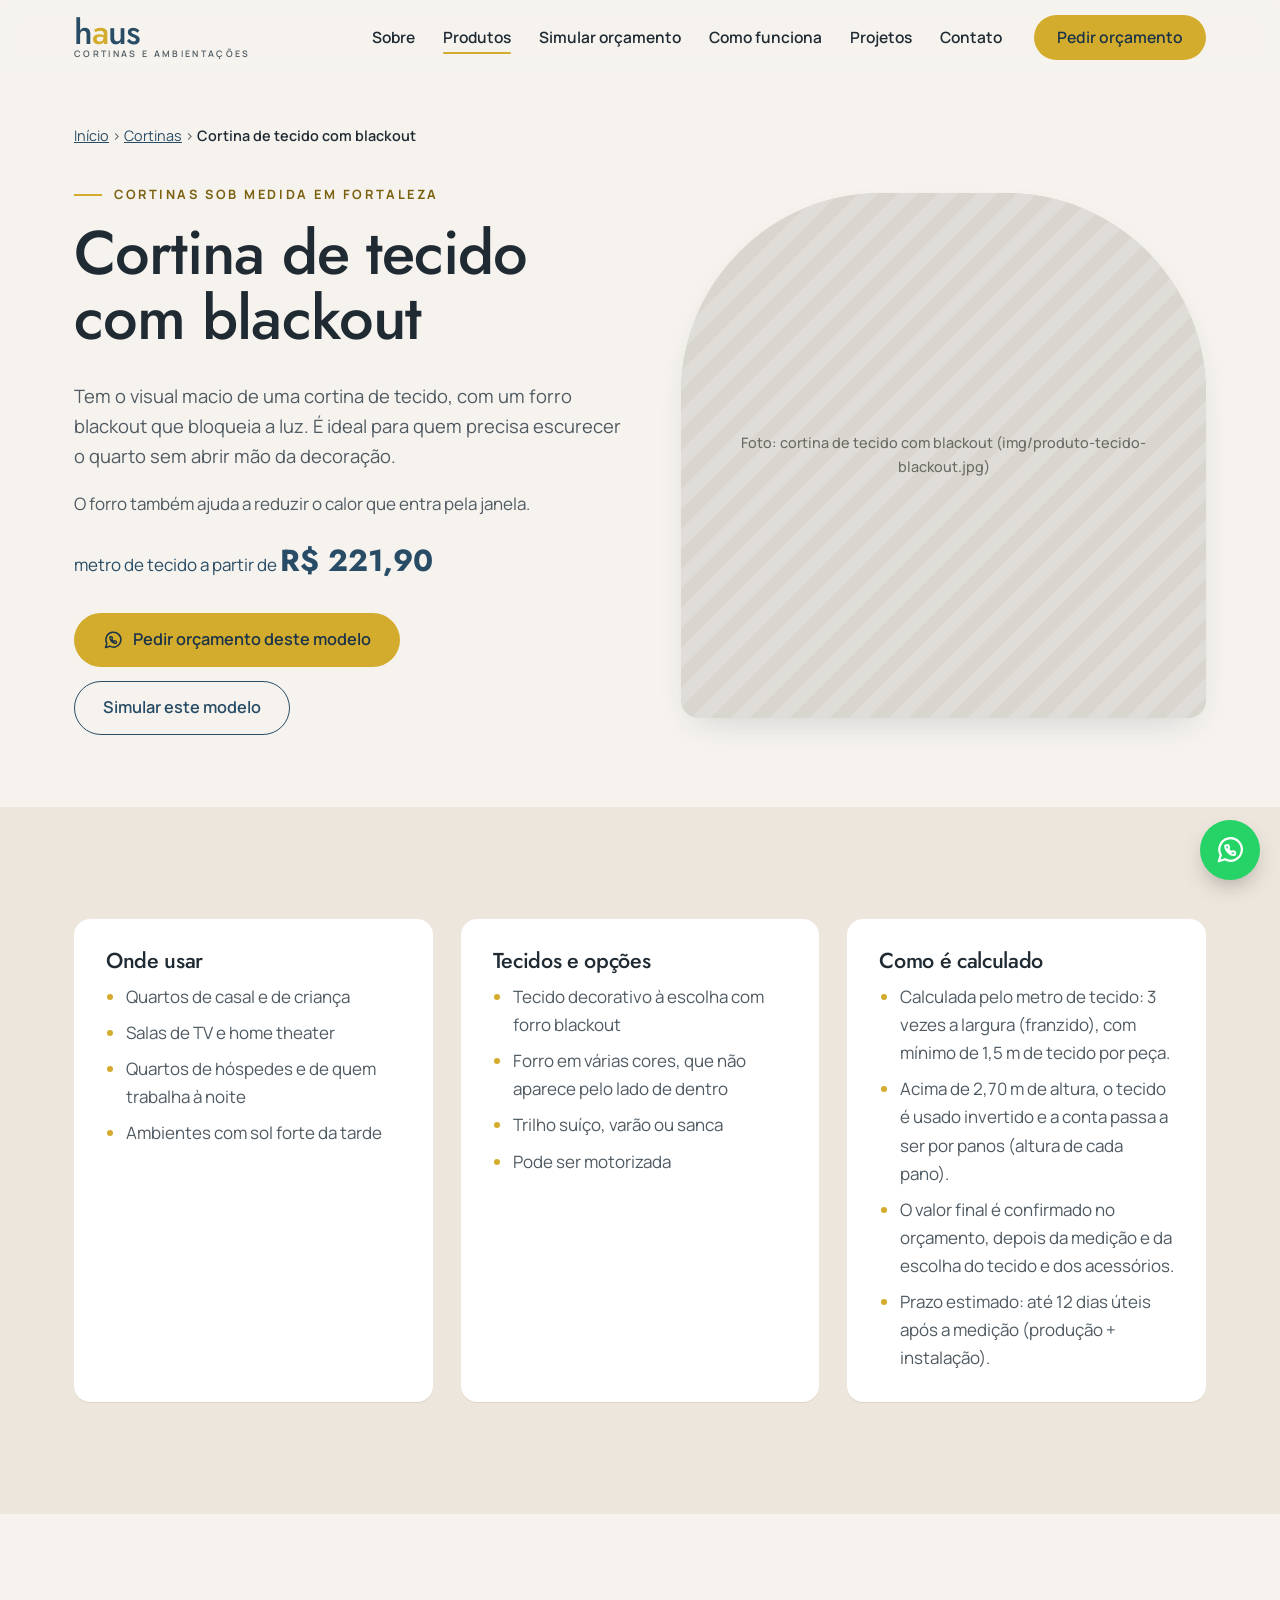
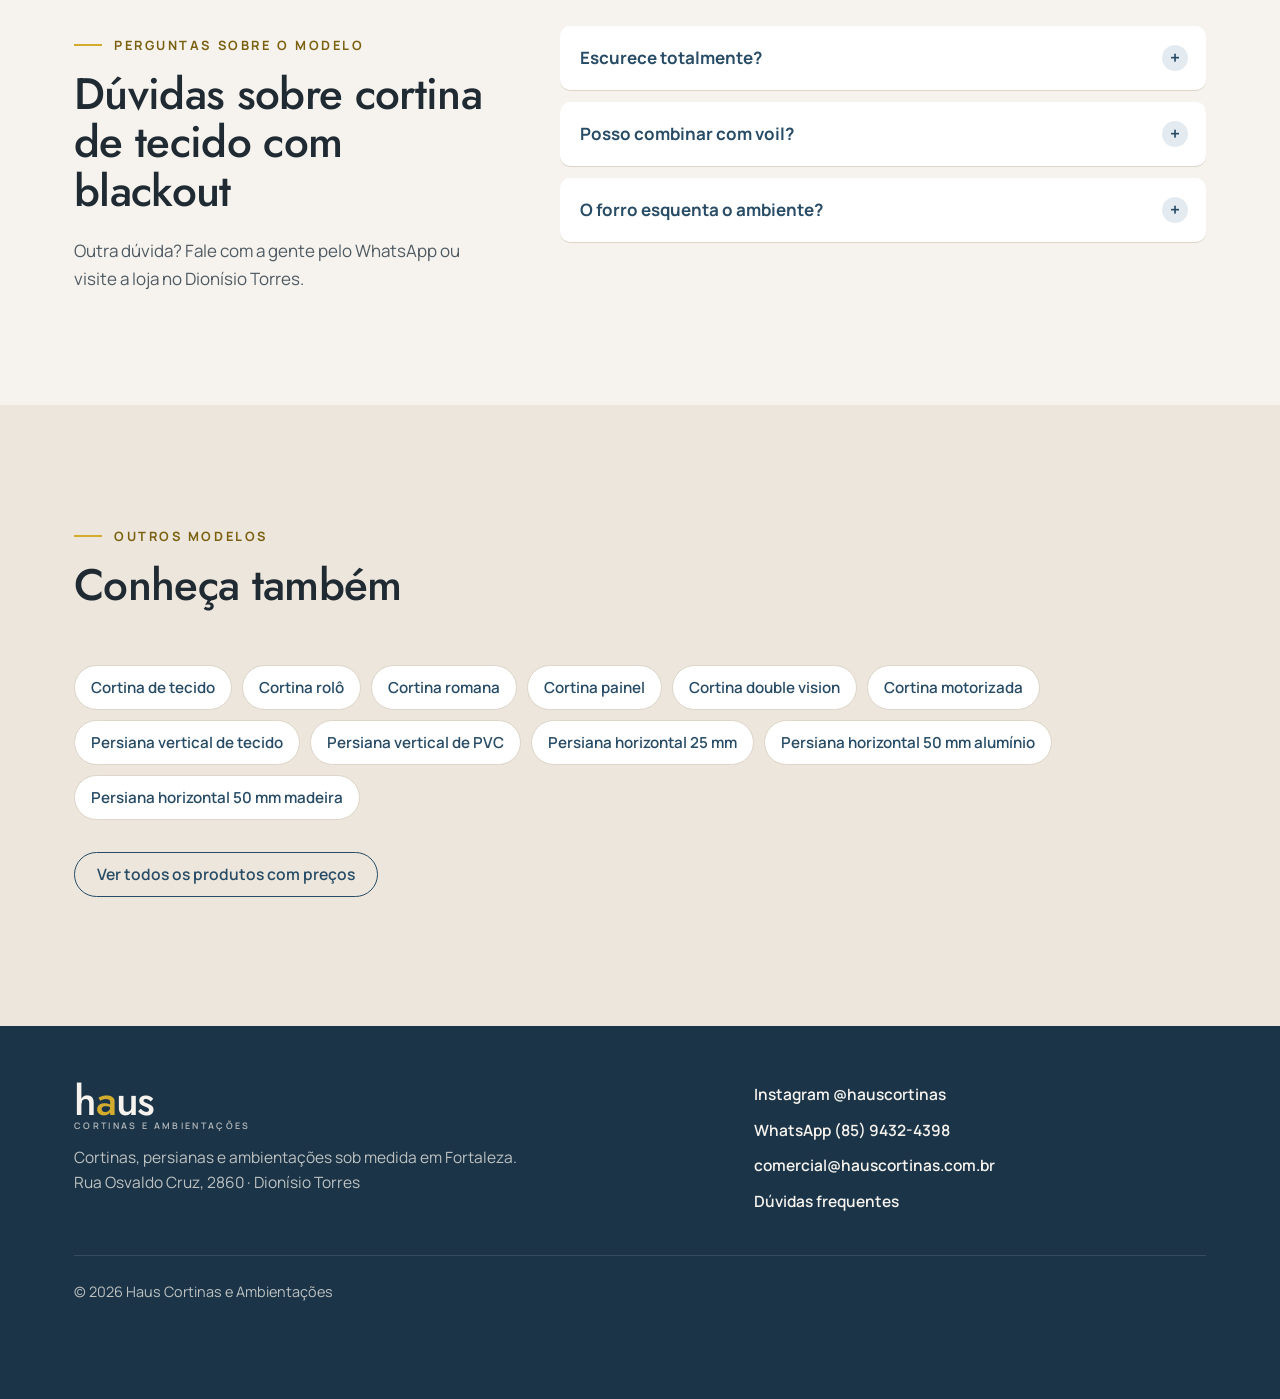
==== cortina-blackout.html @ 36db6d42 "Site da Haus Cortinas e Ambientações Site institucional com simulador, páginas de cada modelo, gerad" ====
<!DOCTYPE html>
<html lang="pt-BR">
<head>
  <meta charset="UTF-8">
  <meta name="viewport" content="width=device-width, initial-scale=1">
  <title>Cortina de tecido com blackout sob medida em Fortaleza | Haus Cortinas e Ambientações</title>
  <meta name="description" content="Cortina de tecido com blackout sob medida em Fortaleza, na Haus Cortinas e Ambientações (Dionísio Torres, perto da Aldeota). Metro de tecido a partir de r$ 221,90. Visita técnica e instalação própria.">
  <meta name="theme-color" content="#284C66">
  <link rel="canonical" href="https://hauscortinas.com.br/cortina-blackout.html">

  <meta property="og:url" content="https://hauscortinas.com.br/cortina-blackout.html">
  <meta property="og:type" content="website">
  <meta property="og:locale" content="pt_BR">
  <meta property="og:site_name" content="Haus Cortinas e Ambientações">
  <meta property="og:title" content="Cortina de tecido com blackout sob medida em Fortaleza | Haus Cortinas e Ambientações">
  <meta property="og:description" content="Cortina de tecido com blackout sob medida em Fortaleza, na Haus Cortinas e Ambientações (Dionísio Torres, perto da Aldeota). Metro de tecido a partir de r$ 221,90. Visita técnica e instalação própria.">
  <meta property="og:image" content="https://hauscortinas.com.br/img/og-image.jpg">
  <meta name="twitter:card" content="summary_large_image">

  <link rel="icon" href="img/favicon.svg" type="image/svg+xml">
  <link rel="apple-touch-icon" href="img/favicon-180.png">

  <link rel="preconnect" href="https://fonts.googleapis.com">
  <link rel="preconnect" href="https://fonts.gstatic.com" crossorigin>
  <link href="https://fonts.googleapis.com/css2?family=Jost:wght@400;500;600&family=Manrope:wght@400;500;600;700&display=swap" rel="stylesheet">
  <link rel="stylesheet" href="css/style.css?v=1">

  <script type="application/ld+json">
  {"@context": "https://schema.org", "@type": "BreadcrumbList", "itemListElement": [{"@type": "ListItem", "position": 1, "name": "Início", "item": "https://hauscortinas.com.br/"}, {"@type": "ListItem", "position": 2, "name": "Cortinas", "item": "https://hauscortinas.com.br/#produtos"}, {"@type": "ListItem", "position": 3, "name": "Cortina de tecido com blackout", "item": "https://hauscortinas.com.br/cortina-blackout.html"}]}
  </script>
</head>
<body>

  <a class="skip-link" href="#conteudo">Pular para o conteúdo</a>

  <header class="header" id="topo">
    <div class="container header__inner">
      <a href="./" class="logo" aria-label="Haus Cortinas e Ambientações, ir para a página inicial">
        <span class="logo__marca" aria-hidden="true">h<b>a</b>us</span>
        <span class="logo__slogan" aria-hidden="true">CORTINAS E AMBIENTAÇÕES</span>
      </a>

      <nav class="nav" id="menu" aria-label="Menu principal">
        <ul class="nav__list">
          <li><a href="./#sobre" class="nav__link">Sobre</a></li>
          <li><a href="./#produtos" class="nav__link is-active">Produtos</a></li>
          <li><a href="./#simulador" class="nav__link">Simular orçamento</a></li>
          <li><a href="./#como-funciona" class="nav__link">Como funciona</a></li>
          <li><a href="./#projetos" class="nav__link">Projetos</a></li>
          <li><a href="./#contato" class="nav__link">Contato</a></li>
        </ul>
        <a href="./#contato" class="btn btn--primary nav__cta">Pedir orçamento</a>
      </nav>

      <button class="hamburger" type="button" aria-label="Abrir menu" aria-expanded="false" aria-controls="menu">
        <span></span><span></span><span></span>
      </button>
    </div>
  </header>

  <main id="conteudo">

    <section class="hero hero--modelo">
      <div class="container">
        <nav class="trilha" aria-label="Você está em">
          <a href="./">Início</a> <span aria-hidden="true">›</span>
          <a href="./#produtos">Cortinas</a> <span aria-hidden="true">›</span>
          <span aria-current="page">Cortina de tecido com blackout</span>
        </nav>
        <div class="hero__inner">
          <div class="hero__text">
            <p class="eyebrow">Cortinas sob medida em Fortaleza</p>
            <h1>Cortina de tecido com blackout</h1>
            <p class="hero__lead">Tem o visual macio de uma cortina de tecido, com um forro blackout que bloqueia a luz. É ideal para quem precisa escurecer o quarto sem abrir mão da decoração.</p>
            <p>O forro também ajuda a reduzir o calor que entra pela janela.</p>
            <!-- PREÇOS HAUS: revisar (mesmo valor do simulador do index.html) -->
            <p class="modelo__preco">metro de tecido a partir de <strong>R$ 221,90</strong></p>
            <div class="hero__actions">
              <a href="https://wa.me/558594324398" class="btn btn--primary btn--lg" data-whatsapp data-msg="Olá, Haus Cortinas! Vim pelo site e gostaria de um orçamento de cortina de tecido com blackout." target="_blank" rel="noopener">
                <svg class="icon" viewBox="0 0 24 24" aria-hidden="true"><path d="M3 21l1.65-4.95A9 9 0 1 1 8 19.4L3 21z"/><g transform="translate(7.3 7.3) scale(.4)" stroke-width="4"><path d="M22 16.92v3a2 2 0 0 1-2.18 2 19.79 19.79 0 0 1-8.63-3.07 19.5 19.5 0 0 1-6-6 19.79 19.79 0 0 1-3.07-8.67A2 2 0 0 1 4.11 2h3a2 2 0 0 1 2 1.72 12.84 12.84 0 0 0 .7 2.81 2 2 0 0 1-.45 2.11L8.09 9.91a16 16 0 0 0 6 6l1.27-1.27a2 2 0 0 1 2.11-.45 12.84 12.84 0 0 0 2.81.7A2 2 0 0 1 22 16.92z"/></g></svg>
                Pedir orçamento deste modelo
              </a>
              <a href="./?modelo=Cortina%20de%20tecido%20com%20blackout#simulador" class="btn btn--outline btn--lg">Simular este modelo</a>
            </div>
          </div>
          <figure class="hero__media media" data-label="Foto: cortina de tecido com blackout (img/produto-tecido-blackout.jpg)">
            <img src="img/produto-tecido-blackout.jpg" alt="Cortina de tecido com blackout sob medida da Haus Cortinas e Ambientações" width="720" height="720" fetchpriority="high">
          </figure>
        </div>
      </div>
    </section>

    <section class="section section--soft">
      <div class="container modelo__info modelo__info--3">
        <div class="card modelo__bloco">
          <h2>Onde usar</h2>
          <ul>
            <li>Quartos de casal e de criança</li>
            <li>Salas de TV e home theater</li>
            <li>Quartos de hóspedes e de quem trabalha à noite</li>
            <li>Ambientes com sol forte da tarde</li>
          </ul>
        </div>
        <div class="card modelo__bloco">
          <h2>Tecidos e opções</h2>
          <ul>
            <li>Tecido decorativo à escolha com forro blackout</li>
            <li>Forro em várias cores, que não aparece pelo lado de dentro</li>
            <li>Trilho suíço, varão ou sanca</li>
            <li>Pode ser motorizada</li>
          </ul>
        </div>
        <div class="card modelo__bloco">
          <h2>Como é calculado</h2>
          <ul>
            <li>Calculada pelo metro de tecido: 3 vezes a largura (franzido), com mínimo de 1,5 m de tecido por peça.</li>
            <li>Acima de 2,70 m de altura, o tecido é usado invertido e a conta passa a ser por panos (altura de cada pano).</li>
            <li>O valor final é confirmado no orçamento, depois da medição e da escolha do tecido e dos acessórios.</li>
            <li>Prazo estimado: até 12 dias úteis após a medição (produção + instalação).</li>
          </ul>
        </div>
      </div>
    </section>

    <section class="section">
      <div class="container faq">
        <div class="section__head">
          <p class="eyebrow">Perguntas sobre o modelo</p>
          <h2>Dúvidas sobre cortina de tecido com blackout</h2>
          <p>Outra dúvida? Fale com a gente pelo WhatsApp ou visite a loja no Dionísio Torres.</p>
        </div>
        <div class="faq__lista">
          <details class="faq__item">
            <summary>Escurece totalmente?</summary>
            <p>O forro bloqueia a luz que atravessa o tecido. Para vedar as laterais, recomendamos instalar acima e além da janela; na visita mostramos a melhor posição.</p>
          </details>
          <details class="faq__item">
            <summary>Posso combinar com voil?</summary>
            <p>Sim. É comum usar trilho duplo: voil na frente para o dia e blackout atrás para a noite.</p>
          </details>
          <details class="faq__item">
            <summary>O forro esquenta o ambiente?</summary>
            <p>Não. Pelo contrário: ele ajuda a barrar o calor do sol que bate na janela.</p>
          </details>
        </div>
      </div>
    </section>

    <section class="section section--soft">
      <div class="container">
        <div class="section__head">
          <p class="eyebrow">Outros modelos</p>
          <h2>Conheça também</h2>
        </div>
        <ul class="modelo__outros">
          <li><a href="cortina-de-tecido.html">Cortina de tecido</a></li>
          <li><a href="cortina-rolo.html">Cortina rolô</a></li>
          <li><a href="cortina-romana.html">Cortina romana</a></li>
          <li><a href="cortina-painel.html">Cortina painel</a></li>
          <li><a href="cortina-double-vision.html">Cortina double vision</a></li>
          <li><a href="cortina-motorizada.html">Cortina motorizada</a></li>
          <li><a href="persiana-vertical-tecido.html">Persiana vertical de tecido</a></li>
          <li><a href="persiana-vertical-pvc.html">Persiana vertical de PVC</a></li>
          <li><a href="persiana-horizontal-25mm.html">Persiana horizontal 25 mm</a></li>
          <li><a href="persiana-horizontal-50mm-aluminio.html">Persiana horizontal 50 mm alumínio</a></li>
          <li><a href="persiana-horizontal-50mm-madeira.html">Persiana horizontal 50 mm madeira</a></li>
        </ul>
        <p class="modelo__voltar"><a href="./#produtos" class="btn btn--outline">Ver todos os produtos com preços</a></p>
      </div>
    </section>
  </main>

  <footer class="footer">
    <div class="container footer__inner">
      <div class="footer__brand">
        <a href="./" class="logo logo--light" aria-label="Haus Cortinas e Ambientações, ir para a página inicial">
          <span class="logo__marca" aria-hidden="true">h<b>a</b>us</span>
          <span class="logo__slogan" aria-hidden="true">CORTINAS E AMBIENTAÇÕES</span>
        </a>
        <p>Cortinas, persianas e ambientações sob medida em Fortaleza.<br>Rua Osvaldo Cruz, 2860 · Dionísio Torres</p>
      </div>

      <ul class="footer__links">
        <li><a href="https://www.instagram.com/hauscortinas/" target="_blank" rel="noopener" data-instagram>Instagram @hauscortinas</a></li>
        <li><a href="https://wa.me/558594324398" target="_blank" rel="noopener" data-whatsapp>WhatsApp (85) 9432-4398</a></li>
        <li><a href="mailto:comercial@hauscortinas.com.br">comercial@hauscortinas.com.br</a></li>
        <li><a href="./#duvidas">Dúvidas frequentes</a></li>
      </ul>

      <p class="footer__legal">© <span id="ano">2026</span> Haus Cortinas e Ambientações</p>
    </div>
  </footer>

  <a href="https://wa.me/558594324398" class="whatsapp-float" data-whatsapp data-msg="Olá, Haus Cortinas! Vim pelo site e gostaria de um orçamento de cortina de tecido com blackout." target="_blank" rel="noopener" aria-label="Conversar no WhatsApp">
    <svg viewBox="0 0 24 24" aria-hidden="true"><path d="M3 21l1.65-4.95A9 9 0 1 1 8 19.4L3 21z"/><g transform="translate(7.3 7.3) scale(.4)" stroke-width="4"><path d="M22 16.92v3a2 2 0 0 1-2.18 2 19.79 19.79 0 0 1-8.63-3.07 19.5 19.5 0 0 1-6-6 19.79 19.79 0 0 1-3.07-8.67A2 2 0 0 1 4.11 2h3a2 2 0 0 1 2 1.72 12.84 12.84 0 0 0 .7 2.81 2 2 0 0 1-.45 2.11L8.09 9.91a16 16 0 0 0 6 6l1.27-1.27a2 2 0 0 1 2.11-.45 12.84 12.84 0 0 0 2.81.7A2 2 0 0 1 22 16.92z"/></g></svg>
  </a>

  <script src="js/modelo.js?v=1" defer></script>
</body>
</html>
---- css/style.css ----
/* =========================================================
   Haus Cortinas e Ambientações — estilos
   ========================================================= */

:root {
  /* Cores tiradas do logo da Haus */
  --primaria: #284C66;          /* azul petróleo do "h" e do "s" */
  --primaria-escura: #1B3448;
  --primaria-clara: #E3EBF1;
  --areia: #F6F3EE;             /* fundo claro, tom de linho */
  --areia-escura: #ECE6DC;
  --destaque: #D3AC2D;          /* mostarda do "a": botões, detalhes, números */
  --destaque-texto: #7A600F;    /* mostarda escuro para texto em fundo claro (contraste AA) */
  --grafite: #1F2A33;
  --texto-suave: #4F5A62;
  --branco: #ffffff;
  --borda: #DDD5C8;
  --placeholder: #D9D6D0;

  --fonte-titulo: "Jost", "Century Gothic", system-ui, sans-serif;
  --fonte-texto: "Manrope", system-ui, -apple-system, "Segoe UI", sans-serif;

  --raio: 16px;
  --raio-sm: 10px;
  --sombra: 0 14px 36px -16px rgba(27, 52, 72, .22);
  --header-h: 76px;
  --container: 1180px;
}

/* ---------- Base ---------- */
*,
*::before,
*::after { box-sizing: border-box; }

html {
  scroll-behavior: smooth;
  -webkit-text-size-adjust: 100%;
}

body {
  margin: 0;
  font-family: var(--fonte-texto);
  font-size: 1.0625rem;
  line-height: 1.65;
  color: var(--grafite);
  background: var(--areia);
  -webkit-font-smoothing: antialiased;
}

body.menu-aberto { overflow: hidden; }

h1, h2, h3 {
  font-family: var(--fonte-titulo);
  line-height: 1.12;
  letter-spacing: -.02em;
  margin: 0 0 .5em;
  font-weight: 600;
}
h1 { font-size: clamp(2.4rem, 5.2vw, 4.1rem); }
h2 { font-size: clamp(1.9rem, 3.6vw, 2.75rem); }
h3 { font-size: 1.3rem; }

p { margin: 0 0 1em; }
a { color: inherit; }
img { display: block; max-width: 100%; height: auto; }
ul, ol { list-style: none; margin: 0; padding: 0; }
figure, blockquote { margin: 0; }
address { font-style: normal; }

section[id] { scroll-margin-top: calc(var(--header-h) + 8px); }

.container {
  width: 100%;
  max-width: var(--container);
  margin-inline: auto;
  padding-inline: 24px;
}

.skip-link {
  position: absolute;
  left: 16px;
  top: -60px;
  z-index: 200;
  background: var(--primaria);
  color: var(--areia);
  padding: 10px 16px;
  border-radius: var(--raio-sm);
}
.skip-link:focus { top: 12px; }

:focus-visible {
  outline: 3px solid var(--destaque);
  outline-offset: 3px;
}

.icon {
  width: 20px;
  height: 20px;
  flex-shrink: 0;
  fill: none;
  stroke: currentColor;
  stroke-width: 1.8;
  stroke-linecap: round;
  stroke-linejoin: round;
}

.eyebrow {
  font-size: .8rem;
  font-weight: 700;
  letter-spacing: .14em;
  text-transform: uppercase;
  color: var(--destaque-texto);
  margin-bottom: 14px;
}
.eyebrow--light { color: #E6C766; }

/* ---------- Botões ---------- */
.btn {
  display: inline-flex;
  align-items: center;
  justify-content: center;
  gap: 10px;
  padding: 12px 22px;
  border-radius: 999px;
  border: 1.5px solid transparent;
  font: 600 .98rem/1.2 var(--fonte-texto);
  text-decoration: none;
  cursor: pointer;
  transition: background-color .2s, color .2s, border-color .2s, transform .2s, box-shadow .2s;
}
.btn:hover { transform: translateY(-1px); }
.btn--lg { padding: 16px 28px; font-size: 1.02rem; }
.btn--block { width: 100%; }

.btn--primary { background: var(--primaria); color: var(--areia); }
.btn--primary:hover { background: var(--primaria-escura); box-shadow: var(--sombra); }

.btn--outline { border-color: var(--primaria); color: var(--primaria); background: transparent; }
.btn--outline:hover { background: var(--primaria); color: var(--areia); }

/* ---------- Imagens / espaços reservados ---------- */
.media {
  position: relative;
  overflow: hidden;
  border-radius: var(--raio);
  background: var(--placeholder);
}
.media img {
  width: 100%;
  height: 100%;
  object-fit: cover;
}
/* Quando a foto ainda não existe na pasta img/, mostra um bloco cinza com a descrição */
.media.is-placeholder img { display: none; }
.media.is-placeholder::after {
  content: attr(data-label);
  position: absolute;
  inset: 0;
  display: flex;
  align-items: center;
  justify-content: center;
  padding: 20px;
  text-align: center;
  font-size: .9rem;
  font-weight: 500;
  color: #6c6a64;
  background:
    repeating-linear-gradient(135deg, transparent 0 14px, rgba(255,255,255,.18) 14px 28px),
    var(--placeholder);
}

/* ---------- Cabeçalho ---------- */
.header {
  position: fixed;
  inset: 0 0 auto 0;
  z-index: 100;
  height: var(--header-h);
  background: rgba(246, 243, 238, .92);
  backdrop-filter: saturate(1.4) blur(10px);
  -webkit-backdrop-filter: saturate(1.4) blur(10px);
  transition: box-shadow .25s, border-color .25s;
  border-bottom: 1px solid transparent;
}
.header.is-scrolled {
  border-bottom-color: var(--borda);
  box-shadow: 0 6px 20px -16px rgba(31, 37, 35, .5);
}
.header__inner {
  height: 100%;
  display: flex;
  align-items: center;
  justify-content: space-between;
  gap: 24px;
}

.logo {
  display: inline-flex;
  align-items: center;
  text-decoration: none;
}
.logo img {
  display: block;
  height: 50px;
  width: auto;
}
/* No rodapé escuro, a logo fica sobre um selo claro */
.logo--light {
  padding: 10px 14px;
  border-radius: 14px;
  background: var(--branco);
}
.logo--light img { height: 56px; }

.nav {
  display: flex;
  align-items: center;
  gap: 32px;
}
.nav__list { display: flex; gap: 28px; }
.nav__link {
  position: relative;
  text-decoration: none;
  font-weight: 600;
  font-size: .97rem;
  color: var(--grafite);
  padding: 6px 0;
}
.nav__link::after {
  content: "";
  position: absolute;
  left: 0;
  right: 0;
  bottom: 0;
  height: 2px;
  border-radius: 2px;
  background: var(--destaque);
  transform: scaleX(0);
  transition: transform .25s;
}
.nav__link:hover::after,
.nav__link.is-active::after { transform: scaleX(1); }

.hamburger {
  display: none;
  width: 46px;
  height: 46px;
  border: 0;
  border-radius: 12px;
  background: transparent;
  cursor: pointer;
  padding: 0;
  position: relative;
}
.hamburger span {
  position: absolute;
  left: 12px;
  right: 12px;
  height: 2px;
  border-radius: 2px;
  background: var(--primaria);
  transition: transform .25s, opacity .2s;
}
.hamburger span:nth-child(1) { top: 16px; }
.hamburger span:nth-child(2) { top: 22px; }
.hamburger span:nth-child(3) { top: 28px; }
.hamburger[aria-expanded="true"] span:nth-child(1) { transform: translateY(6px) rotate(45deg); }
.hamburger[aria-expanded="true"] span:nth-child(2) { opacity: 0; }
.hamburger[aria-expanded="true"] span:nth-child(3) { transform: translateY(-6px) rotate(-45deg); }

/* ---------- Hero ---------- */
.hero {
  padding: calc(var(--header-h) + 48px) 0 72px;
}
.hero__inner {
  display: grid;
  grid-template-columns: 1.05fr 1fr;
  gap: 56px;
  align-items: center;
}
.hero__lead {
  font-size: 1.15rem;
  color: var(--texto-suave);
  max-width: 34em;
  margin-bottom: 32px;
}
.hero__actions {
  display: flex;
  flex-wrap: wrap;
  gap: 14px;
}
.hero__media {
  aspect-ratio: 6 / 7;
  border-radius: 28px;
  box-shadow: var(--sombra);
}

/* ---------- Diferenciais ---------- */
.perks { padding-bottom: 24px; }
.perks__list {
  display: grid;
  grid-template-columns: repeat(4, 1fr);
  background: var(--branco);
  border-radius: var(--raio);
  box-shadow: var(--sombra);
}
.perk {
  display: flex;
  align-items: center;
  gap: 14px;
  padding: 26px 24px;
}
.perk + .perk { border-left: 1px solid var(--areia-escura); }
.perk__icon {
  width: 46px;
  height: 46px;
  flex-shrink: 0;
  padding: 11px;
  border-radius: 14px;
  background: var(--primaria-clara);
  fill: none;
  stroke: var(--primaria);
  stroke-width: 1.8;
  stroke-linecap: round;
  stroke-linejoin: round;
}
.perk strong { display: block; font-weight: 700; line-height: 1.3; }
.perk span { color: var(--texto-suave); font-size: .95rem; }

/* ---------- Seções ---------- */
.section { padding: 104px 0; }
.section--soft { background: var(--areia-escura); }
.section--escura { background: var(--primaria); color: var(--areia); }
.section--escura .section__head p { color: rgba(244, 241, 234, .78); }

.section__head {
  max-width: 640px;
  margin-bottom: 56px;
}
.section__head p:last-child { color: var(--texto-suave); margin-bottom: 0; }
.section__head--row {
  max-width: none;
  display: flex;
  align-items: flex-end;
  justify-content: space-between;
  gap: 24px;
  flex-wrap: wrap;
}
.section__head--row h2 { margin-bottom: 0; }

.card {
  background: var(--branco);
  border-radius: var(--raio);
  box-shadow: 0 1px 0 var(--borda);
}

/* ---------- Produtos ---------- */
.products {
  display: grid;
  grid-template-columns: repeat(3, 1fr);
  gap: 28px;
}
.product {
  overflow: hidden;
  transition: transform .25s, box-shadow .25s;
}
.product:hover { transform: translateY(-4px); box-shadow: var(--sombra); }
.product__media {
  aspect-ratio: 4 / 3;
  border-radius: 0;
}
.product__body { padding: 24px 26px 28px; }
.product__body p { color: var(--texto-suave); margin: 0; font-size: 1rem; }
.product__body .product__price {
  margin-top: 14px;
  padding-top: 14px;
  border-top: 1px solid var(--areia-escura);
  color: var(--primaria);
  font-size: .9rem;
}
.product__price strong {
  font-family: var(--fonte-titulo);
  font-size: 1.3rem;
  font-weight: 700;
}

.btn--sm { padding: 9px 16px; font-size: .9rem; }
.product__sim { margin-top: 16px; width: 100%; }

/* ---------- Guia de medição ---------- */
.medir {
  margin-top: 28px;
  padding: 22px 22px 8px;
  border-radius: var(--raio);
  background: var(--branco);
  box-shadow: 0 1px 0 var(--borda);
}
.medir h3 { font-size: 1.15rem; margin-bottom: 10px; }
.medir__desenho { display: block; width: 100%; max-width: 340px; margin: 0 auto 10px; }
.medir__parede { fill: var(--areia); stroke: var(--borda); stroke-width: 1.5; }
.medir__vao { fill: #E3EBF1; stroke: var(--primaria); stroke-width: 2.5; }
.medir__divisao { stroke: var(--primaria); stroke-width: 1.5; }
.medir__seta { fill: none; stroke: var(--destaque-texto); stroke-width: 2; stroke-linecap: round; stroke-linejoin: round; }
.medir__texto { font: 700 12px var(--fonte-texto); fill: var(--destaque-texto); text-anchor: middle; }
.medir__legenda { font: 600 11px var(--fonte-texto); fill: var(--texto-suave); text-anchor: middle; }
.medir__passos { display: grid; gap: 10px; margin-bottom: 14px; }
.medir__passos li { font-size: .93rem; color: var(--texto-suave); padding-left: 16px; position: relative; }
.medir__passos li::before { content: ""; position: absolute; left: 0; top: .6em; width: 6px; height: 6px; border-radius: 50%; background: var(--destaque); }
.medir__passos strong { color: var(--grafite); }

/* ---------- Outros serviços ---------- */
.servicos {
  display: grid;
  grid-template-columns: repeat(3, 1fr);
  gap: 24px;
}
.servico {
  display: flex;
  flex-direction: column;
  align-items: flex-start;
  padding: 30px 28px;
}
.servico__icone {
  width: 54px;
  height: 54px;
  padding: 13px;
  margin-bottom: 18px;
  border-radius: 16px;
  background: var(--primaria-clara);
  fill: none;
  stroke: var(--primaria);
  stroke-width: 1.8;
  stroke-linecap: round;
  stroke-linejoin: round;
}
.servico p { flex: 1; color: var(--texto-suave); margin-bottom: 20px; }
.servico__precos {
  width: 100%;
  margin: -6px 0 18px;
  border-top: 1px solid var(--areia-escura);
}
.servico__precos li {
  display: flex;
  justify-content: space-between;
  gap: 12px;
  padding: 8px 0;
  border-bottom: 1px solid var(--areia-escura);
  font-size: .9rem;
  color: var(--texto-suave);
}
.servico__precos strong { color: var(--primaria); white-space: nowrap; }
.servico__precos small { font-weight: 500; color: var(--texto-suave); }
.servico__simular {
  margin: -6px 0 16px;
  font-weight: 700;
  font-size: .92rem;
  color: var(--primaria);
  text-decoration: none;
}
.servico__simular:hover { text-decoration: underline; }

/* ---------- Simulador de orçamento ---------- */
.sim {
  display: grid;
  grid-template-columns: 1fr 1.1fr;
  gap: 64px;
  align-items: start;
}
.sim__intro > p { color: var(--texto-suave); }
.sim__tips {
  display: grid;
  gap: 12px;
  margin-top: 28px;
}
.sim__tips li {
  position: relative;
  padding-left: 30px;
  color: var(--texto-suave);
}
.sim__tips li::before {
  content: "";
  position: absolute;
  left: 0;
  top: .45em;
  width: 16px;
  height: 16px;
  border-radius: 50%;
  background: var(--destaque);
}
.sim__row {
  display: grid;
  grid-template-columns: 1fr 1fr .8fr;
  gap: 14px;
}
.field__opt { font-weight: 400; color: var(--texto-suave); }
.sim__result {
  display: grid;
  grid-template-columns: 1fr 1fr;
  gap: 14px;
  margin: 8px 0 12px;
}
.sim__result div {
  padding: 16px 18px;
  border-radius: var(--raio-sm);
  background: var(--primaria-clara);
}
.sim__result span {
  display: block;
  font-size: .82rem;
  font-weight: 700;
  letter-spacing: .08em;
  text-transform: uppercase;
  color: var(--destaque-texto);
}
.sim__result strong {
  display: block;
  margin-top: 4px;
  font-family: var(--fonte-titulo);
  font-size: 1.6rem;
  line-height: 1.2;
  color: var(--primaria);
}
.sim__note {
  font-size: .88rem;
  color: var(--texto-suave);
  margin-bottom: 18px;
}
.sim__row--2 { grid-template-columns: 1fr 1fr; }
.sim__min {
  display: inline-block;
  vertical-align: middle;
  margin-left: 6px;
  padding: 2px 8px;
  border-radius: 999px;
  background: var(--destaque);
  color: var(--grafite);
  font: 700 .7rem/1.4 var(--fonte-texto);
  letter-spacing: .04em;
  text-transform: uppercase;
}
.sim__calculo {
  margin: -4px 0 8px;
  font-weight: 600;
  color: var(--primaria);
}
.sim__condicoes {
  margin: -4px 0 14px;
  padding: 10px 14px;
  border-radius: var(--raio-sm);
  background: var(--primaria-clara);
  color: var(--primaria);
  font-size: .9rem;
  line-height: 1.5;
}
.sim__condicoes strong { font-weight: 700; }
.sim__cliente {
  margin: 0 0 18px;
  padding: 12px 16px 0;
  border: 1.5px dashed var(--borda);
  border-radius: var(--raio-sm);
}
.sim__cliente legend { padding: 0 6px; font-weight: 700; color: var(--primaria); }
.sim__opcional {
  display: flex;
  align-items: center;
  gap: 10px;
  margin: -4px 0 18px;
  font-weight: 600;
  cursor: pointer;
}
.sim__opcional[hidden] { display: none; }
.sim__opcional input { width: 20px; height: 20px; accent-color: var(--primaria); }
.sim__extras {
  margin-bottom: 18px;
  border: 1.5px dashed var(--borda);
  border-radius: var(--raio-sm);
  padding: 12px 16px 0;
}
.sim__extras summary {
  cursor: pointer;
  font-weight: 600;
  font-size: .95rem;
  color: var(--primaria);
  padding-bottom: 12px;
}
.sim__extras[open] summary { margin-bottom: 4px; }
/* Escolha do modo: com medidas / sem medidas */
.sim__modos {
  display: grid;
  grid-template-columns: 1fr 1fr;
  gap: 6px;
  padding: 6px;
  margin-bottom: 14px;
  border-radius: 999px;
  background: var(--areia-escura);
}
.sim__modo {
  padding: 12px 10px;
  border: 0;
  border-radius: 999px;
  background: transparent;
  color: var(--texto-suave);
  font: 700 .95rem var(--fonte-texto);
  cursor: pointer;
}
.sim__modo.is-ativo { background: var(--primaria); color: var(--areia); }

/* Modo rápido */
.rapido__progresso { display: grid; grid-template-columns: repeat(3, 1fr); gap: 6px; margin-bottom: 18px; }
.rapido__progresso span { height: 6px; border-radius: 99px; background: var(--areia-escura); transition: background .2s; }
.rapido__progresso span.is-feito { background: var(--destaque); }
.rapido__passo { display: none; }
.rapido__passo.is-ativo { display: block; }
.rapido__pergunta { margin: 0 0 14px; font-family: var(--fonte-titulo); font-size: 1.25rem; font-weight: 700; color: var(--primaria); }
.rapido__opcoes { display: grid; grid-template-columns: 1fr 1fr; gap: 10px; }
.rapido__opcoes button {
  min-height: 60px;
  padding: 12px;
  border: 1.5px solid var(--borda);
  border-radius: var(--raio-sm);
  background: var(--areia);
  color: var(--grafite);
  font: 600 .98rem var(--fonte-texto);
  text-align: left;
  cursor: pointer;
  transition: border-color .15s, background .15s;
}
.rapido__opcoes button:hover, .rapido__opcoes button:focus-visible { border-color: var(--primaria); background: var(--branco); outline: none; }
.rapido__opcoes button.is-escolhido { border-color: var(--primaria); background: var(--primaria-clara); color: var(--primaria); }
.rapido__resultado h3 { margin: 4px 0 6px; font-size: 1.3rem; }
.rapido__preco { margin: 0 0 8px; font-family: var(--fonte-titulo); font-size: 2rem; font-weight: 700; color: var(--primaria); }
.rapido__resumo { margin: 0 0 18px; padding: 12px 14px; border-radius: var(--raio-sm); background: var(--areia); font-size: .92rem; line-height: 1.6; }
.rapido__refazer { margin-top: 14px; padding: 6px 0; border: 0; background: none; color: var(--destaque-texto); font: 700 .92rem var(--fonte-texto); cursor: pointer; }

/* Resumo antes de enviar */
.sim__confirmar {
  width: min(560px, calc(100% - 32px));
  border: 0;
  border-radius: var(--raio);
  padding: 24px;
  box-shadow: 0 24px 60px -20px rgba(40, 76, 102, .45);
}
.sim__confirmar::backdrop { background: rgba(40, 76, 102, .4); }
.sim__confirmar h3 { margin: 0 0 6px; font-size: 1.3rem; }
.sim__previa {
  max-height: 46vh;
  overflow: auto;
  margin: 10px 0 18px;
  padding: 14px;
  border-radius: var(--raio-sm);
  background: var(--areia);
  font: 500 .88rem/1.55 var(--fonte-texto);
  white-space: pre-wrap;
  word-break: break-word;
}

.sim__actions {
  display: grid;
  grid-template-columns: 1fr 1fr;
  gap: 12px;
}
.sim__actions .btn { padding-inline: 14px; }
.sim__lista {
  margin-top: 26px;
  padding-top: 22px;
  border-top: 1px solid var(--areia-escura);
}
.sim__lista h3 { font-size: 1.2rem; margin-bottom: 12px; }
.sim__lista ul { display: grid; gap: 10px; margin-bottom: 14px; }
.sim__item {
  display: flex;
  justify-content: space-between;
  align-items: flex-start;
  gap: 12px;
  padding: 12px 14px;
  border-radius: var(--raio-sm);
  background: var(--areia);
  font-size: .93rem;
}
.sim__item strong { display: block; color: var(--primaria); }
.sim__item span { color: var(--texto-suave); }
.sim__item-valor { white-space: nowrap; font-weight: 700; color: var(--primaria); }
.sim__remover {
  border: 0;
  background: none;
  color: #a2412f;
  font: 600 .85rem var(--fonte-texto);
  cursor: pointer;
  padding: 2px 0 0;
}
.sim__total { font-size: 1.05rem; margin-bottom: 8px; }
.sim__total strong { font-family: var(--fonte-titulo); font-size: 1.4rem; color: var(--primaria); }

/* ---------- Como funciona ---------- */
.steps {
  display: grid;
  grid-template-columns: repeat(4, 1fr);
  gap: 24px;
  counter-reset: passo;
}
.step {
  padding: 32px 28px;
  border-radius: var(--raio);
  background: rgba(244, 241, 234, .07);
  border: 1px solid rgba(244, 241, 234, .14);
}
.step__num {
  display: inline-flex;
  align-items: center;
  justify-content: center;
  width: 52px;
  height: 52px;
  margin-bottom: 22px;
  border-radius: 50%;
  background: var(--areia);
  color: var(--primaria);
  font: 700 1.05rem var(--fonte-titulo);
}
.step p { color: rgba(244, 241, 234, .78); margin: 0; font-size: 1rem; }

/* ---------- Galeria ---------- */
.gallery {
  display: grid;
  grid-template-columns: repeat(3, 1fr);
  grid-auto-rows: 260px;
  grid-auto-flow: dense;
  gap: 20px;
}
.gallery__item--tall { grid-row: span 2; }
.gallery__item--wide { grid-column: span 2; }

/* ---------- Galeria: foto ampliada ---------- */
.gallery__item { cursor: zoom-in; transition: transform .25s, box-shadow .25s; }
.gallery__item:hover { transform: translateY(-3px); box-shadow: var(--sombra); }
.gallery__item:focus-visible { outline: 3px solid var(--destaque); outline-offset: 3px; }
.lightbox {
  position: fixed;
  inset: 0;
  z-index: 300;
  display: flex;
  align-items: center;
  justify-content: center;
  padding: 56px 16px;
  background: rgba(27, 52, 72, .93);
}
.lightbox[hidden] { display: none; }
.lightbox__fig {
  display: flex;
  flex-direction: column;
  align-items: center;
  gap: 12px;
  max-width: 100%;
  max-height: 100%;
}
.lightbox__fig img {
  max-width: min(1000px, 100%);
  max-height: calc(100vh - 150px);
  width: auto;
  height: auto;
  object-fit: contain;
  border-radius: 12px;
  box-shadow: 0 20px 60px rgba(0, 0, 0, .45);
}
.lightbox__fig figcaption { color: rgba(244, 241, 234, .85); font-size: .92rem; text-align: center; }
.lightbox__btn {
  position: absolute;
  display: grid;
  place-items: center;
  width: 48px;
  height: 48px;
  border: 0;
  border-radius: 50%;
  background: rgba(244, 241, 234, .14);
  color: var(--areia);
  font: 400 1.9rem/1 var(--fonte-texto);
  cursor: pointer;
  transition: background-color .2s;
}
.lightbox__btn:hover { background: rgba(244, 241, 234, .28); }
.lightbox__fechar { top: 14px; right: 14px; font-size: 1.3rem; }
.lightbox__ant { left: 14px; top: 50%; transform: translateY(-50%); }
.lightbox__prox { right: 14px; top: 50%; transform: translateY(-50%); }
@media (max-width: 600px) {
  .lightbox { padding: 64px 8px 72px; }
  .lightbox__ant, .lightbox__prox { top: auto; bottom: 14px; transform: none; }
  .lightbox__ant { left: calc(50% - 60px); }
  .lightbox__prox { right: calc(50% - 60px); }
}

/* ---------- Sobre nós ---------- */
.sobre {
  display: grid;
  grid-template-columns: .9fr 1.1fr;
  gap: 64px;
  align-items: center;
}
.sobre__media {
  aspect-ratio: 4 / 5;
  border-radius: 28px;
  box-shadow: var(--sombra);
}
.sobre__texto > p { color: var(--texto-suave); }
.sobre__destaques {
  display: grid;
  grid-template-columns: repeat(3, 1fr);
  gap: 14px;
  margin-top: 30px;
}
.sobre__destaques li {
  padding: 18px 16px;
  border-radius: var(--raio-sm);
  background: var(--branco);
  box-shadow: 0 1px 0 var(--borda);
}
.sobre__destaques strong {
  display: block;
  font-family: var(--fonte-titulo);
  font-size: 1.35rem;
  line-height: 1.2;
  color: var(--primaria);
}
.sobre__destaques span { font-size: .9rem; color: var(--texto-suave); }

/* ---------- Avaliações ---------- */
.google-nota {
  display: inline-flex;
  align-items: center;
  flex-wrap: wrap;
  gap: 4px 10px;
  padding: 12px 18px;
  border-radius: var(--raio-sm);
  background: var(--branco);
  text-decoration: none;
  box-shadow: 0 1px 0 var(--borda);
}
.google-nota strong { font-family: var(--fonte-titulo); font-size: 1.8rem; color: var(--primaria); line-height: 1; }
.google-nota__estrelas { color: #f2a51a; letter-spacing: 2px; font-size: 1.1rem; }
.google-nota span:last-child { font-size: .9rem; color: var(--texto-suave); }
.google-nota:hover span:last-child { text-decoration: underline; }
.testimonial__estrelas {
  color: #f2a51a;
  letter-spacing: 3px;
  font-size: 1.15rem;
  margin-bottom: 14px;
}

.google-acoes {
  display: flex;
  flex-wrap: wrap;
  align-items: center;
  gap: 12px;
}

/* ---------- Perguntas frequentes ---------- */
.faq {
  display: grid;
  grid-template-columns: .8fr 1.2fr;
  gap: 56px;
  align-items: start;
}
.faq .section__head { margin-bottom: 0; }
.faq__lista { display: grid; gap: 12px; }
.faq__item {
  border-radius: var(--raio-sm);
  background: var(--branco);
  box-shadow: 0 1px 0 var(--borda);
}
.faq__item summary {
  position: relative;
  list-style: none;
  cursor: pointer;
  padding: 18px 52px 18px 20px;
  font-weight: 700;
  color: var(--primaria);
}
.faq__item summary::-webkit-details-marker { display: none; }
.faq__item summary::after {
  content: "+";
  position: absolute;
  right: 18px;
  top: 50%;
  transform: translateY(-50%);
  width: 26px;
  height: 26px;
  display: grid;
  place-items: center;
  border-radius: 50%;
  background: var(--primaria-clara);
  color: var(--primaria);
  font-size: 1.1rem;
  line-height: 1;
}
.faq__item[open] summary::after { content: "–"; background: var(--destaque); color: var(--grafite); }
.faq__item p {
  margin: 0;
  padding: 0 20px 18px;
  color: var(--texto-suave);
}

/* ---------- Depoimentos ---------- */
.testimonials {
  display: grid;
  grid-template-columns: repeat(3, 1fr);
  gap: 28px;
}
.testimonial {
  display: flex;
  flex-direction: column;
  padding: 34px 30px;
}
.testimonial__quote {
  width: 34px;
  height: 34px;
  margin-bottom: 18px;
  fill: none;
  stroke: var(--destaque);
  stroke-width: 2;
  stroke-linecap: round;
  stroke-linejoin: round;
}
.testimonial blockquote {
  flex: 1;
  font-size: 1.08rem;
  margin-bottom: 26px;
}
.testimonial figcaption {
  padding-top: 18px;
  border-top: 1px solid var(--areia-escura);
}
.testimonial figcaption strong { display: block; }
.testimonial figcaption span { color: var(--texto-suave); font-size: .92rem; }

/* ---------- Contato ---------- */
.contact {
  display: grid;
  grid-template-columns: 1fr 1fr;
  gap: 64px;
  align-items: start;
}
.contact__info > p { color: var(--texto-suave); }
.contact__list {
  display: grid;
  gap: 22px;
  margin-top: 36px;
}
.contact__list li {
  display: flex;
  gap: 16px;
  align-items: flex-start;
}
.contact__list .icon {
  width: 46px;
  height: 46px;
  padding: 12px;
  border-radius: 14px;
  background: var(--primaria-clara);
  color: var(--primaria);
}
.contact__list span {
  display: block;
  font-size: .8rem;
  font-weight: 700;
  letter-spacing: .1em;
  text-transform: uppercase;
  color: var(--destaque-texto);
}
.contact__list a,
.contact__list address,
.contact__list p {
  margin: 0;
  font-weight: 600;
  text-decoration: none;
  word-break: break-word;
}
.contact__list a:hover { color: var(--primaria); text-decoration: underline; }
.contact__mapa {
  margin-top: 32px;
  border-radius: var(--raio);
  overflow: hidden;
  aspect-ratio: 16 / 10;
  background: var(--placeholder);
  box-shadow: var(--sombra);
}
.contact__mapa iframe { display: block; width: 100%; height: 100%; border: 0; }
.contact__rota {
  display: inline-block;
  margin-top: 12px;
  font-weight: 700;
  color: var(--primaria);
  text-decoration: none;
}
.contact__rota:hover { text-decoration: underline; }

.form {
  padding: 40px 36px;
  box-shadow: var(--sombra);
}
.form h3 { font-size: 1.6rem; margin-bottom: 4px; }
.form__hint { color: var(--texto-suave); font-size: .95rem; margin-bottom: 26px; }

.field { margin-bottom: 18px; }
.field label {
  display: block;
  font-weight: 600;
  font-size: .93rem;
  margin-bottom: 7px;
}
.field input,
.field select,
.field textarea {
  width: 100%;
  padding: 14px 16px;
  font: 500 1rem var(--fonte-texto);
  color: var(--grafite);
  background: var(--areia);
  border: 1.5px solid var(--borda);
  border-radius: var(--raio-sm);
  transition: border-color .2s, box-shadow .2s, background-color .2s;
  appearance: none;
  -webkit-appearance: none;
}
.field select {
  background-image: url("data:image/svg+xml,%3Csvg xmlns='http://www.w3.org/2000/svg' viewBox='0 0 24 24' fill='none' stroke='%23284C66' stroke-width='2' stroke-linecap='round'%3E%3Cpath d='m6 9 6 6 6-6'/%3E%3C/svg%3E");
  background-repeat: no-repeat;
  background-position: right 14px center;
  background-size: 18px;
  padding-right: 44px;
}
.field textarea { resize: vertical; min-height: 110px; }
.field input:focus,
.field select:focus,
.field textarea:focus {
  outline: none;
  border-color: var(--primaria);
  background-color: var(--branco);
  box-shadow: 0 0 0 4px rgba(40, 76, 102, .14);
}
.field.is-invalid input,
.field.is-invalid select { border-color: #a2412f; }

.form__error {
  color: #a2412f;
  font-weight: 600;
  font-size: .95rem;
}

/* ---------- Rodapé ---------- */
.footer {
  background: var(--primaria-escura);
  color: rgba(244, 241, 234, .75);
  padding: 56px 0 96px;
  font-size: .97rem;
}
.footer__inner {
  display: grid;
  grid-template-columns: 1.4fr 1fr;
  gap: 32px 48px;
  align-items: start;
}
.footer__brand p { margin: 14px 0 0; }
.footer__links { display: grid; gap: 10px; justify-items: start; }
.footer__links a { text-decoration: none; color: var(--areia); font-weight: 600; }
.footer__links a:hover { text-decoration: underline; }
.footer__legal {
  grid-column: 1 / -1;
  margin: 8px 0 0;
  padding-top: 24px;
  border-top: 1px solid rgba(244, 241, 234, .12);
  font-size: .9rem;
}

/* ---------- WhatsApp flutuante ---------- */
.whatsapp-float {
  position: fixed;
  right: 20px;
  bottom: 20px;
  z-index: 90;
  display: grid;
  place-items: center;
  width: 60px;
  height: 60px;
  border-radius: 50%;
  background: #25D366;
  color: #fff;
  box-shadow: 0 10px 24px -8px rgba(0, 0, 0, .35);
  transition: transform .2s;
}
.whatsapp-float:hover { transform: scale(1.07); }
.whatsapp-float svg {
  width: 30px;
  height: 30px;
  fill: none;
  stroke: currentColor;
  stroke-width: 1.8;
  stroke-linecap: round;
  stroke-linejoin: round;
}

/* ---------- Animação de entrada ---------- */
.reveal { opacity: 0; transform: translateY(18px); transition: opacity .6s ease, transform .6s ease; }
.reveal.is-visible { opacity: 1; transform: none; }

@media (prefers-reduced-motion: reduce) {
  html { scroll-behavior: auto; }
  *, *::before, *::after { transition: none !important; }
  .reveal { opacity: 1; transform: none; }
}

/* =========================================================
   Responsivo
   ========================================================= */
@media (max-width: 1100px) {
  .nav { gap: 20px; }
  .nav__list { gap: 18px; }
  .nav__link { font-size: .92rem; }
}

@media (min-width: 861px) and (max-width: 980px) {
  .nav__cta { display: none; }
}

@media (max-width: 1024px) {
  .products,
  .testimonials { grid-template-columns: repeat(2, 1fr); }
  .steps { grid-template-columns: repeat(2, 1fr); }
  .perks__list { grid-template-columns: repeat(2, 1fr); }
  .perk + .perk { border-left: 0; }
  .perk:nth-child(even) { border-left: 1px solid var(--areia-escura); }
  .perk:nth-child(n+3) { border-top: 1px solid var(--areia-escura); }
  .contact { gap: 40px; }
}

@media (max-width: 860px) {
  :root { --header-h: 68px; }
  .logo img { height: 42px; }

  .hamburger { display: block; }

  .nav {
    position: fixed;
    top: var(--header-h);
    left: 0;
    right: 0;
    height: calc(100dvh - var(--header-h));
    flex-direction: column;
    align-items: stretch;
    gap: 24px;
    padding: 24px 24px 40px;
    background: var(--areia);
    border-top: 1px solid var(--borda);
    transform: translateX(100%);
    visibility: hidden;
    transition: transform .3s ease, visibility .3s;
    overflow-y: auto;
  }
  .nav.is-open { transform: none; visibility: visible; }
  .nav__list { flex-direction: column; gap: 0; }
  .nav__link {
    display: block;
    padding: 18px 4px;
    font-family: var(--fonte-titulo);
    font-size: 1.5rem;
    border-bottom: 1px solid var(--borda);
  }
  .nav__link::after { display: none; }
  .nav__cta { padding: 16px 28px; }

  .hero { padding-top: calc(var(--header-h) + 28px); padding-bottom: 48px; }
  .hero__inner { grid-template-columns: 1fr; gap: 36px; }
  .hero__media { aspect-ratio: 4 / 3; }

  .section { padding: 72px 0; }
  .section__head { margin-bottom: 40px; }

  .contact { grid-template-columns: 1fr; }
  .sim { grid-template-columns: 1fr; gap: 32px; }
  .sobre { grid-template-columns: 1fr; gap: 32px; }
  .faq { grid-template-columns: 1fr; gap: 28px; }
  .servicos { grid-template-columns: 1fr; }
  .sobre__media { aspect-ratio: 4 / 3; }

  .gallery { grid-template-columns: repeat(2, 1fr); grid-auto-rows: 200px; }
  .gallery__item--wide { grid-column: span 2; }
}

@media (max-width: 600px) {
  .container { padding-inline: 16px; }
  body { font-size: 1rem; }

  .hero__actions .btn { width: 100%; }

  .perks__list { grid-template-columns: 1fr; }
  .perk { padding: 18px 20px; }
  .perk:nth-child(even) { border-left: 0; }
  .perk + .perk { border-top: 1px solid var(--areia-escura); }

  .products,
  .testimonials,
  .steps { grid-template-columns: 1fr; gap: 20px; }

  .gallery { gap: 12px; grid-auto-rows: 160px; }

  .form { padding: 28px 20px; }
  .sim__row { grid-template-columns: 1fr 1fr; }
  .sim__qtd { grid-column: 1 / -1; }
  .sim__result strong { font-size: 1.3rem; }
  .sim__row--2, .sim__actions { grid-template-columns: 1fr; }
  .sobre__destaques { grid-template-columns: 1fr; }

  .footer__inner { grid-template-columns: 1fr; }

  .whatsapp-float { right: 16px; bottom: 16px; width: 56px; height: 56px; }
}

/* ---------- Galeria: filtro por ambiente e "ver mais" ---------- */
.gallery__filtros { display: flex; flex-wrap: wrap; gap: 8px; margin: -12px 0 24px; }
.gallery__filtro {
  padding: 8px 16px;
  border: 1.5px solid var(--areia-escura);
  border-radius: 999px;
  background: var(--branco);
  color: var(--primaria);
  font: 600 .92rem var(--fonte-texto);
  cursor: pointer;
}
.gallery__filtro:hover { border-color: var(--primaria); }
.gallery__filtro.is-ativo { background: var(--primaria); border-color: var(--primaria); color: var(--areia); }
.gallery__item.is-filtrado { display: none; }
.gallery__mais { display: flex; justify-content: center; margin-top: 28px; }
.gallery__mais[hidden] { display: none; }

/* ---------- Depoimentos: 4 por linha e quem atendeu ---------- */
.testimonials { grid-template-columns: repeat(4, 1fr); gap: 20px; }
.testimonial { padding: 28px 24px; }
.testimonial blockquote { font-size: 1rem; }
.testimonial figcaption .testimonial__atendente {
  display: block;
  width: fit-content;
  margin-top: 8px;
  padding: 3px 10px;
  border-radius: 999px;
  background: var(--primaria-clara);
  color: var(--primaria);
  font-size: .8rem;
  font-weight: 700;
}
@media (max-width: 1024px) {
  .testimonials { grid-template-columns: repeat(2, 1fr); }
}
/* Celular: os depoimentos passam de lado, um por vez */
@media (max-width: 600px) {
  .testimonials {
    display: flex;
    overflow-x: auto;
    scroll-snap-type: x mandatory;
    gap: 14px;
    margin-inline: -16px;
    padding: 4px 16px 12px;
    scrollbar-width: none;
  }
  .testimonials::-webkit-scrollbar, .gallery__filtros::-webkit-scrollbar { display: none; }
  .testimonial { flex: 0 0 85%; scroll-snap-align: center; }
  .gallery__filtros { flex-wrap: nowrap; overflow-x: auto; margin-inline: -16px; padding: 0 16px 4px; scrollbar-width: none; }
  .gallery__filtro { flex: 0 0 auto; }
}
/* ---------- Página de cada modelo ---------- */
.trilha { font-size: .9rem; color: var(--texto-suave); margin-bottom: 28px; }
.trilha a { color: var(--primaria); }
.trilha span[aria-current] { color: var(--grafite); font-weight: 600; }
.hero--modelo .hero__media { aspect-ratio: 1 / 1; }
.hero--modelo .hero__text p:not(.eyebrow):not(.modelo__preco) { color: var(--texto-suave); max-width: 34em; }
.hero--modelo .hero__lead { margin-bottom: 1em; }
.modelo__preco { color: var(--primaria); margin: 8px 0 28px; }
.modelo__preco strong { font-family: var(--fonte-titulo); font-size: 1.9rem; font-weight: 700; }
.modelo__info { display: grid; grid-template-columns: repeat(2, 1fr); gap: 28px; }
.modelo__bloco { padding: 30px 32px; }
.modelo__bloco h2 { font-size: 1.5rem; }
.modelo__bloco ul { margin: 0; padding-left: 1.2em; color: var(--texto-suave); }
.modelo__bloco li + li { margin-top: 8px; }
.modelo__fotos { display: grid; grid-template-columns: repeat(auto-fill, minmax(260px, 1fr)); gap: 20px; }
.modelo__foto { aspect-ratio: 4 / 3; }
.modelo__outros { list-style: none; margin: 0; padding: 0; display: flex; flex-wrap: wrap; gap: 10px; }
.modelo__outros a {
  display: inline-block;
  padding: 9px 16px;
  border: 1px solid var(--borda);
  border-radius: 999px;
  background: var(--branco);
  color: var(--primaria);
  font-weight: 600;
  font-size: .95rem;
  text-decoration: none;
}
.modelo__outros a:hover { border-color: var(--primaria); }
.modelo__voltar { margin-top: 32px; }
.product__mais { display: inline-block; margin-top: 12px; font-weight: 600; font-size: .92rem; color: var(--primaria); }
@media (max-width: 860px) {
  .modelo__info { grid-template-columns: 1fr; }
  .modelo__bloco { padding: 24px 22px; }
}

/* =========================================================
   Camada Haus: claro, sofisticado e com bastante respiro.
   O mostarda (--destaque) fica só em botões, detalhes e números.
   ========================================================= */
h1, h2, h3 { font-weight: 500; letter-spacing: -.015em; }
h1 { font-size: clamp(2.3rem, 4.8vw, 3.9rem); line-height: 1.06; }
h2 { line-height: 1.1; }
h3 { font-weight: 600; }

:focus-visible { outline-color: var(--primaria); }
.section--escura :focus-visible, .footer :focus-visible { outline-color: var(--destaque); }

.eyebrow { display: inline-flex; align-items: center; gap: 12px; letter-spacing: .2em; }
.eyebrow::before { content: ""; width: 28px; height: 1.5px; background: var(--destaque); flex-shrink: 0; }

/* Botão principal em mostarda com texto escuro (contraste AA) */
.btn--primary { background: var(--destaque); color: var(--primaria-escura); }
.btn--primary:hover { background: #C49E24; color: var(--primaria-escura); }

/* Logo em texto até chegar o arquivo da logo */
.logo { flex-direction: column; align-items: flex-start; gap: 2px; line-height: 1; }
.logo__marca {
  font-family: var(--fonte-titulo);
  font-weight: 500;
  font-size: 2.15rem;
  line-height: .9;
  letter-spacing: -.03em;
  color: var(--primaria);
}
.logo__marca b { font-weight: 500; color: var(--destaque); }
.logo__slogan {
  font: 600 .56rem/1 var(--fonte-texto);
  letter-spacing: .26em;
  color: var(--texto-suave);
}
.logo--light { padding: 0; background: none; border-radius: 0; }
.logo--light .logo__marca { color: var(--areia); font-size: 2.6rem; }
.logo--light .logo__slogan { color: rgba(246, 243, 238, .7); }

/* Hero com a foto em arco, como uma janela */
.hero { background: linear-gradient(180deg, var(--areia) 0%, var(--areia) 70%, var(--areia-escura) 100%); }
.hero__media { border-radius: 240px 240px 18px 18px; aspect-ratio: 5 / 6; }
.hero--modelo { background: none; }
.hero--modelo .hero__media { border-radius: 200px 200px 18px 18px; aspect-ratio: 1 / 1; }
.sobre__media { border-radius: 18px 18px 200px 200px; }

.perks__list { box-shadow: 0 1px 0 var(--borda), var(--sombra); }
.perk__icon { background: var(--areia); stroke: var(--primaria); }
.perk strong { color: var(--primaria); }

.section { padding: 112px 0; }
.section--escura { background: var(--primaria); }
.step { background: rgba(246, 243, 238, .06); border-color: rgba(246, 243, 238, .16); }
.step__num { background: var(--destaque); color: var(--primaria-escura); }
.steps { grid-template-columns: repeat(5, 1fr); gap: 18px; }
.step { padding: 28px 22px; }

.product__body .product__price strong { color: var(--primaria); }
.sobre__destaques strong { color: var(--primaria); }
.sobre__destaques li { border-top: 3px solid var(--destaque); }

/* Avaliações de exemplo: ficam claramente marcadas até chegarem as reais */
.testimonials--exemplo { grid-template-columns: repeat(3, 1fr); }
.testimonial--exemplo { border: 1.5px dashed var(--borda); box-shadow: none; background: transparent; }
.testimonial--exemplo blockquote { color: var(--texto-suave); font-style: italic; }

.contact__horario { margin: 0; font-weight: 600; }

/* Páginas de modelo: onde usar, tecidos e perguntas */
.modelo__info--3 { grid-template-columns: repeat(3, 1fr); }
.modelo__bloco h2 { font-size: 1.35rem; font-weight: 500; }
.modelo__faq { max-width: 820px; }

@media (max-width: 1100px) {
  .steps { grid-template-columns: repeat(3, 1fr); }
}
@media (max-width: 1024px) {
  .testimonials--exemplo { grid-template-columns: repeat(2, 1fr); }
  .modelo__info--3 { grid-template-columns: 1fr 1fr; }
}
@media (max-width: 860px) {
  .section { padding: 76px 0; }
  .hero__media { border-radius: 180px 180px 16px 16px; aspect-ratio: 4 / 4.2; }
  .sobre__media { border-radius: 16px 16px 160px 160px; }
  .logo__marca { font-size: 1.85rem; }
  .steps { grid-template-columns: repeat(2, 1fr); }
  .modelo__info--3 { grid-template-columns: 1fr; }
}
@media (max-width: 600px) {
  .steps { grid-template-columns: 1fr; }
  .hero__media { border-radius: 140px 140px 14px 14px; }
}

.servicos--4 { grid-template-columns: repeat(4, 1fr); }
@media (max-width: 1024px) { .servicos--4 { grid-template-columns: repeat(2, 1fr); } }
@media (max-width: 600px) { .servicos--4 { grid-template-columns: 1fr; } }
.section--escura .section__head p:last-child { color: rgba(246, 243, 238, .8); }
.modelo__bloco ul { list-style: disc; }
.modelo__bloco li::marker { color: var(--destaque); }
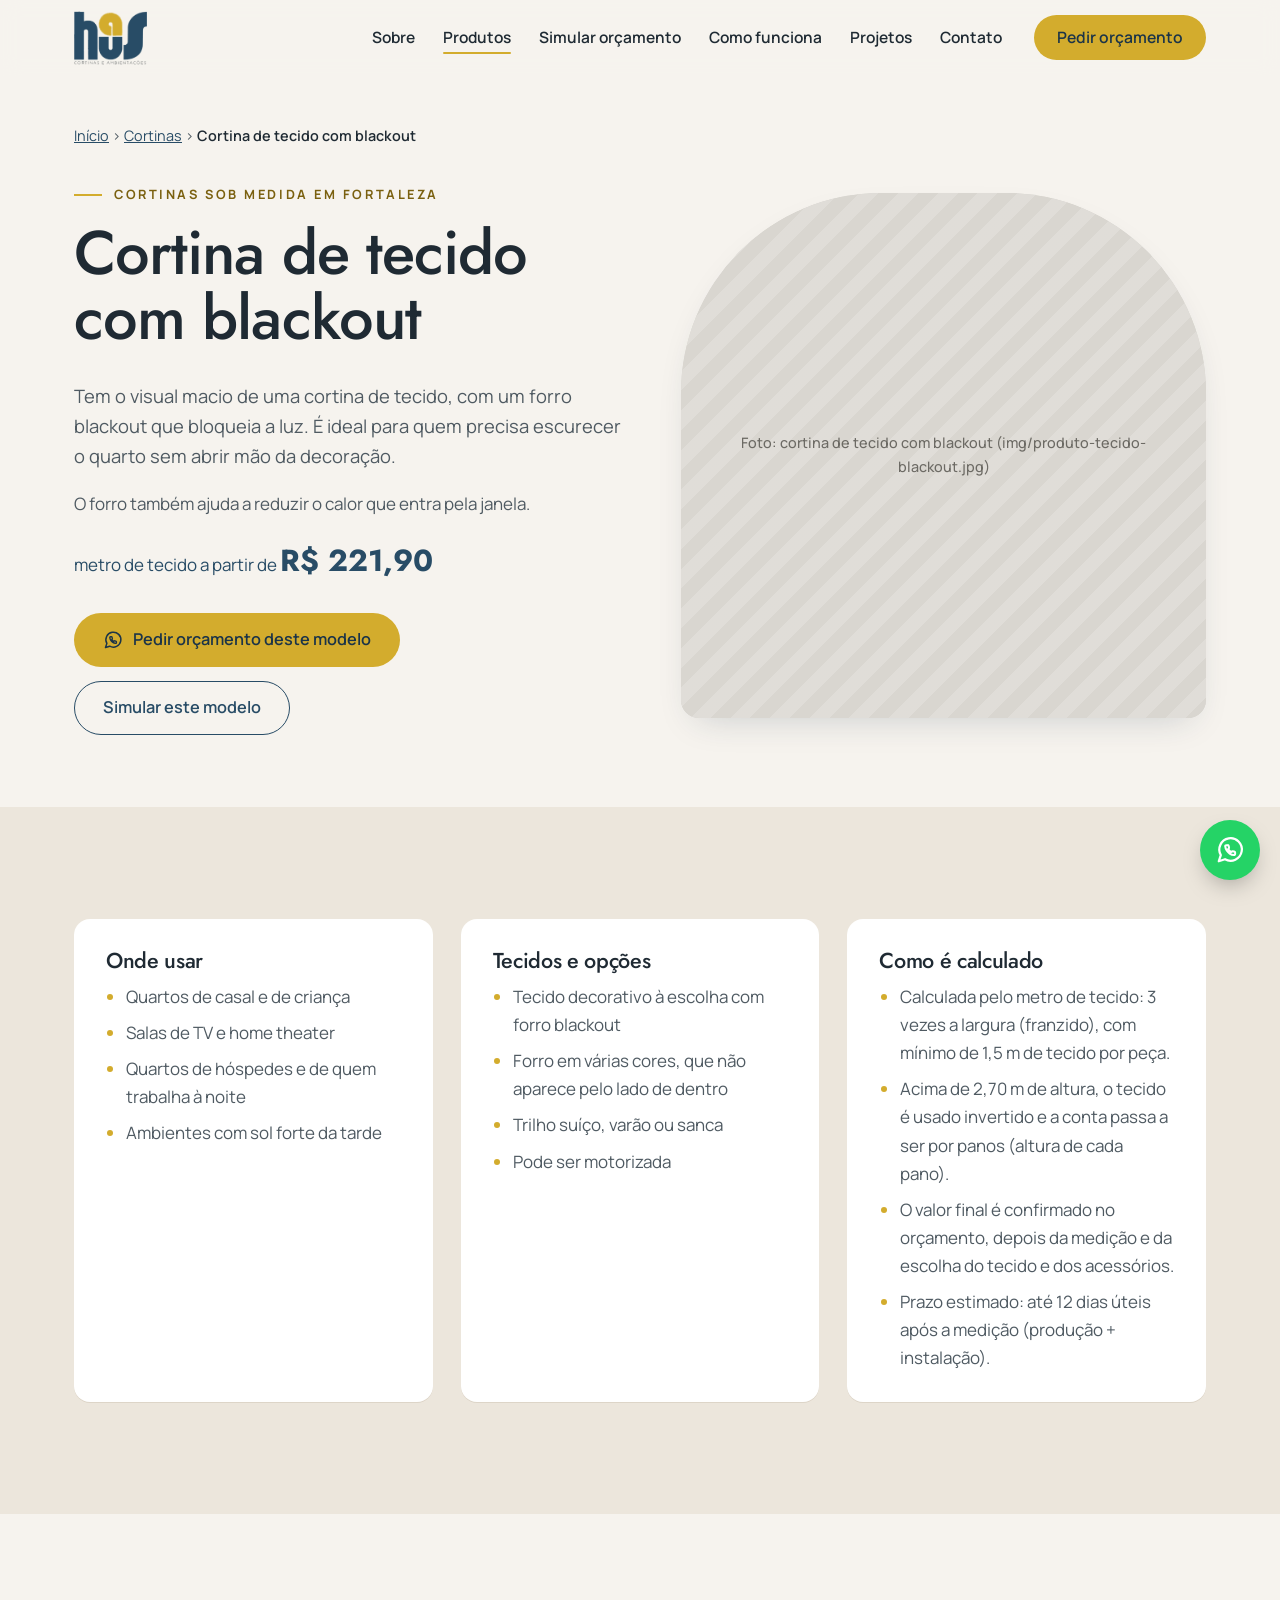
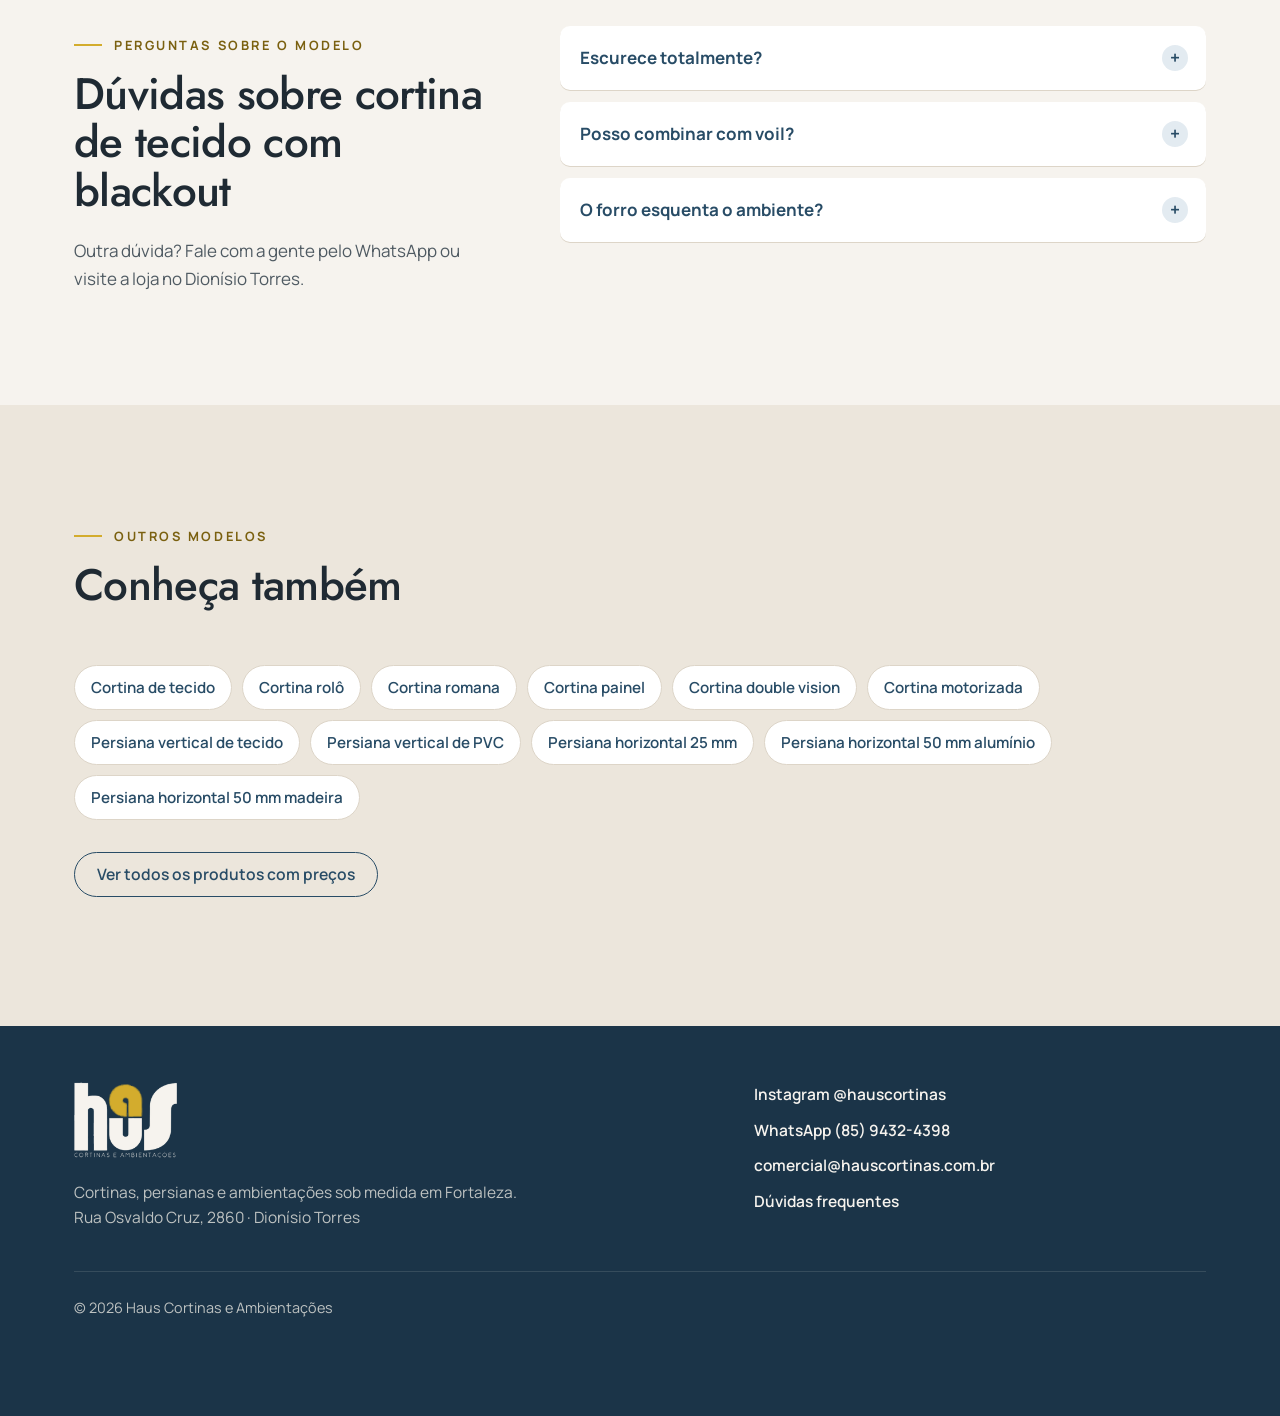
==== commit c13e3988: "Logo, foto da proprietária e imagem do topo da Haus Logo recortada com fundo transparente (cabeçalho" ====
--- a/cortina-blackout.html
+++ b/cortina-blackout.html
@@ -17,13 +17,13 @@
   <meta property="og:image" content="https://hauscortinas.com.br/img/og-image.jpg">
   <meta name="twitter:card" content="summary_large_image">
 
-  <link rel="icon" href="img/favicon.svg" type="image/svg+xml">
+  <link rel="icon" href="img/favicon-64.png" type="image/png">
   <link rel="apple-touch-icon" href="img/favicon-180.png">
 
   <link rel="preconnect" href="https://fonts.googleapis.com">
   <link rel="preconnect" href="https://fonts.gstatic.com" crossorigin>
   <link href="https://fonts.googleapis.com/css2?family=Jost:wght@400;500;600&family=Manrope:wght@400;500;600;700&display=swap" rel="stylesheet">
-  <link rel="stylesheet" href="css/style.css?v=1">
+  <link rel="stylesheet" href="css/style.css?v=2">
 
   <script type="application/ld+json">
   {"@context": "https://schema.org", "@type": "BreadcrumbList", "itemListElement": [{"@type": "ListItem", "position": 1, "name": "Início", "item": "https://hauscortinas.com.br/"}, {"@type": "ListItem", "position": 2, "name": "Cortinas", "item": "https://hauscortinas.com.br/#produtos"}, {"@type": "ListItem", "position": 3, "name": "Cortina de tecido com blackout", "item": "https://hauscortinas.com.br/cortina-blackout.html"}]}
@@ -36,8 +36,7 @@
   <header class="header" id="topo">
     <div class="container header__inner">
       <a href="./" class="logo" aria-label="Haus Cortinas e Ambientações, ir para a página inicial">
-        <span class="logo__marca" aria-hidden="true">h<b>a</b>us</span>
-        <span class="logo__slogan" aria-hidden="true">CORTINAS E AMBIENTAÇÕES</span>
+        <img src="img/logo-haus.png" alt="Haus Cortinas e Ambientações" width="720" height="533">
       </a>
 
       <nav class="nav" id="menu" aria-label="Menu principal">
@@ -174,9 +173,8 @@
     <div class="container footer__inner">
       <div class="footer__brand">
         <a href="./" class="logo logo--light" aria-label="Haus Cortinas e Ambientações, ir para a página inicial">
-          <span class="logo__marca" aria-hidden="true">h<b>a</b>us</span>
-          <span class="logo__slogan" aria-hidden="true">CORTINAS E AMBIENTAÇÕES</span>
-        </a>
+        <img src="img/logo-haus-claro.png" alt="Haus Cortinas e Ambientações" width="720" height="533" loading="lazy">
+      </a>
         <p>Cortinas, persianas e ambientações sob medida em Fortaleza.<br>Rua Osvaldo Cruz, 2860 · Dionísio Torres</p>
       </div>
 
--- a/css/style.css
+++ b/css/style.css
@@ -1397,3 +1397,11 @@
 .section--escura .section__head p:last-child { color: rgba(246, 243, 238, .8); }
 .modelo__bloco ul { list-style: disc; }
 .modelo__bloco li::marker { color: var(--destaque); }
+
+/* Logo da Haus (img/logo-haus.png e a versão clara no rodapé) */
+.logo img { height: 54px; width: auto; }
+.logo--light img { height: 76px; }
+@media (max-width: 860px) { .logo img { height: 44px; } .logo--light img { height: 64px; } }
+
+/* Foto do topo: imagem da marca, quadrada para não cortar a logo */
+.hero:not(.hero--modelo) .hero__media { aspect-ratio: 1 / 1; }
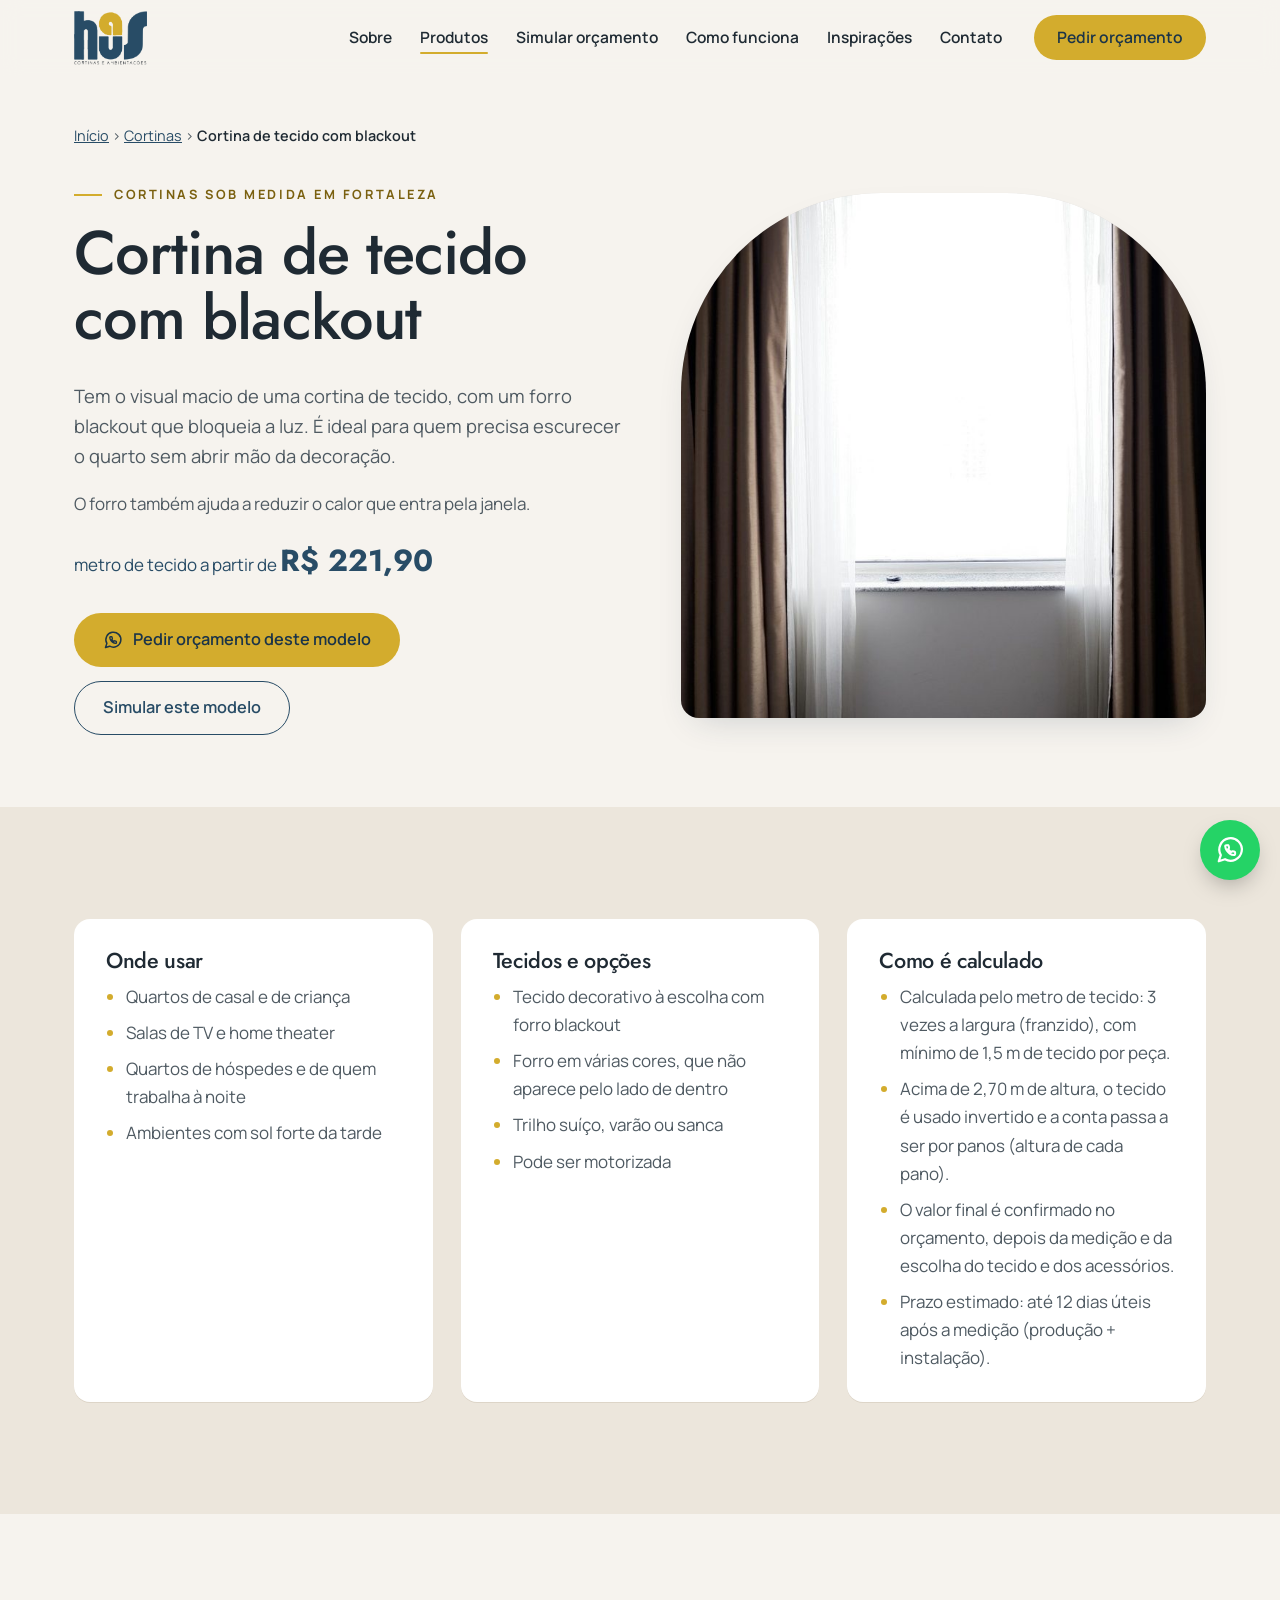
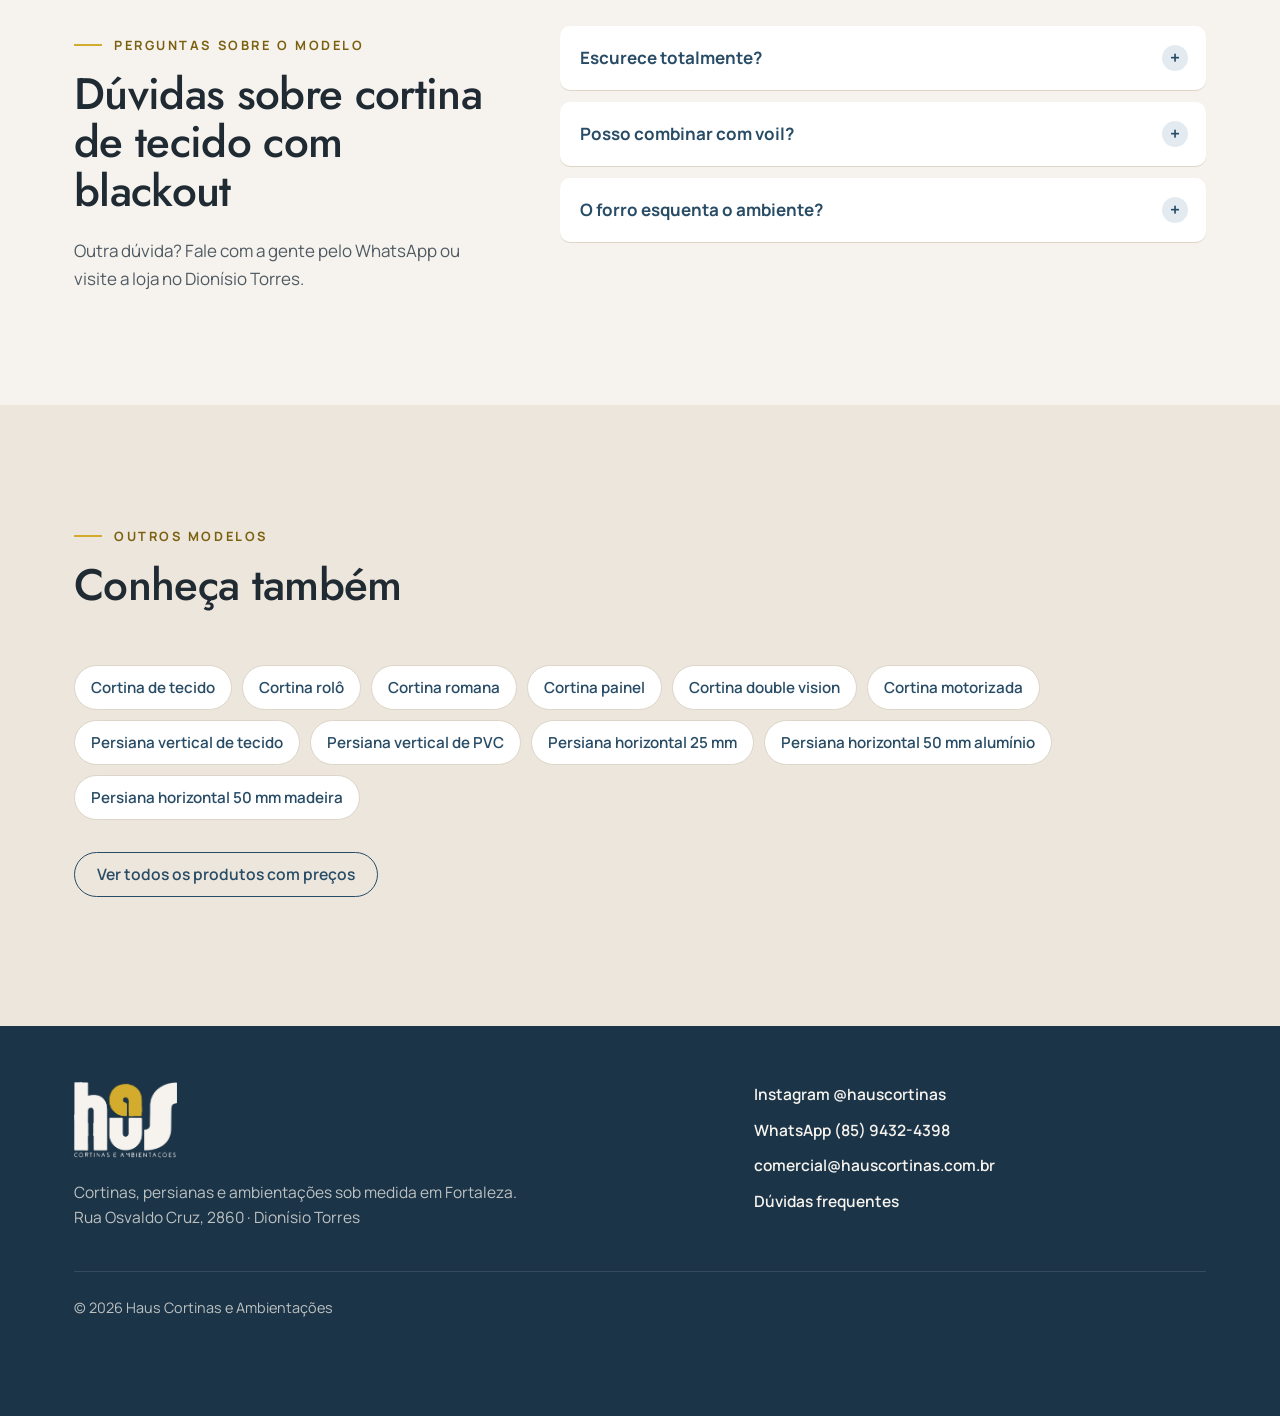
==== commit b392aab8: "Fotos ilustrativas, logo mais nítida e foto da proprietária melhorada Produtos, topo e galeria com f" ====
--- a/cortina-blackout.html
+++ b/cortina-blackout.html
@@ -23,7 +23,7 @@
   <link rel="preconnect" href="https://fonts.googleapis.com">
   <link rel="preconnect" href="https://fonts.gstatic.com" crossorigin>
   <link href="https://fonts.googleapis.com/css2?family=Jost:wght@400;500;600&family=Manrope:wght@400;500;600;700&display=swap" rel="stylesheet">
-  <link rel="stylesheet" href="css/style.css?v=2">
+  <link rel="stylesheet" href="css/style.css?v=3">
 
   <script type="application/ld+json">
   {"@context": "https://schema.org", "@type": "BreadcrumbList", "itemListElement": [{"@type": "ListItem", "position": 1, "name": "Início", "item": "https://hauscortinas.com.br/"}, {"@type": "ListItem", "position": 2, "name": "Cortinas", "item": "https://hauscortinas.com.br/#produtos"}, {"@type": "ListItem", "position": 3, "name": "Cortina de tecido com blackout", "item": "https://hauscortinas.com.br/cortina-blackout.html"}]}
@@ -36,7 +36,7 @@
   <header class="header" id="topo">
     <div class="container header__inner">
       <a href="./" class="logo" aria-label="Haus Cortinas e Ambientações, ir para a página inicial">
-        <img src="img/logo-haus.png" alt="Haus Cortinas e Ambientações" width="720" height="533">
+        <img src="img/logo-haus.png" alt="Haus Cortinas e Ambientações" width="900" height="664">
       </a>
 
       <nav class="nav" id="menu" aria-label="Menu principal">
@@ -45,7 +45,7 @@
           <li><a href="./#produtos" class="nav__link is-active">Produtos</a></li>
           <li><a href="./#simulador" class="nav__link">Simular orçamento</a></li>
           <li><a href="./#como-funciona" class="nav__link">Como funciona</a></li>
-          <li><a href="./#projetos" class="nav__link">Projetos</a></li>
+          <li><a href="./#projetos" class="nav__link">Inspirações</a></li>
           <li><a href="./#contato" class="nav__link">Contato</a></li>
         </ul>
         <a href="./#contato" class="btn btn--primary nav__cta">Pedir orçamento</a>
@@ -83,7 +83,7 @@
             </div>
           </div>
           <figure class="hero__media media" data-label="Foto: cortina de tecido com blackout (img/produto-tecido-blackout.jpg)">
-            <img src="img/produto-tecido-blackout.jpg" alt="Cortina de tecido com blackout sob medida da Haus Cortinas e Ambientações" width="720" height="720" fetchpriority="high">
+            <img src="img/produto-tecido-blackout.jpg" alt="Exemplo de cortina de tecido com blackout (foto ilustrativa)" width="720" height="720" fetchpriority="high">
           </figure>
         </div>
       </div>
@@ -173,7 +173,7 @@
     <div class="container footer__inner">
       <div class="footer__brand">
         <a href="./" class="logo logo--light" aria-label="Haus Cortinas e Ambientações, ir para a página inicial">
-        <img src="img/logo-haus-claro.png" alt="Haus Cortinas e Ambientações" width="720" height="533" loading="lazy">
+        <img src="img/logo-haus-claro.png" alt="Haus Cortinas e Ambientações" width="900" height="664" loading="lazy">
       </a>
         <p>Cortinas, persianas e ambientações sob medida em Fortaleza.<br>Rua Osvaldo Cruz, 2860 · Dionísio Torres</p>
       </div>
--- a/css/style.css
+++ b/css/style.css
@@ -1405,3 +1405,4 @@
 
 /* Foto do topo: imagem da marca, quadrada para não cortar a logo */
 .hero:not(.hero--modelo) .hero__media { aspect-ratio: 1 / 1; }
+.galeria__nota { margin: 8px 0 0; font-size: .92rem; color: var(--texto-suave); }
